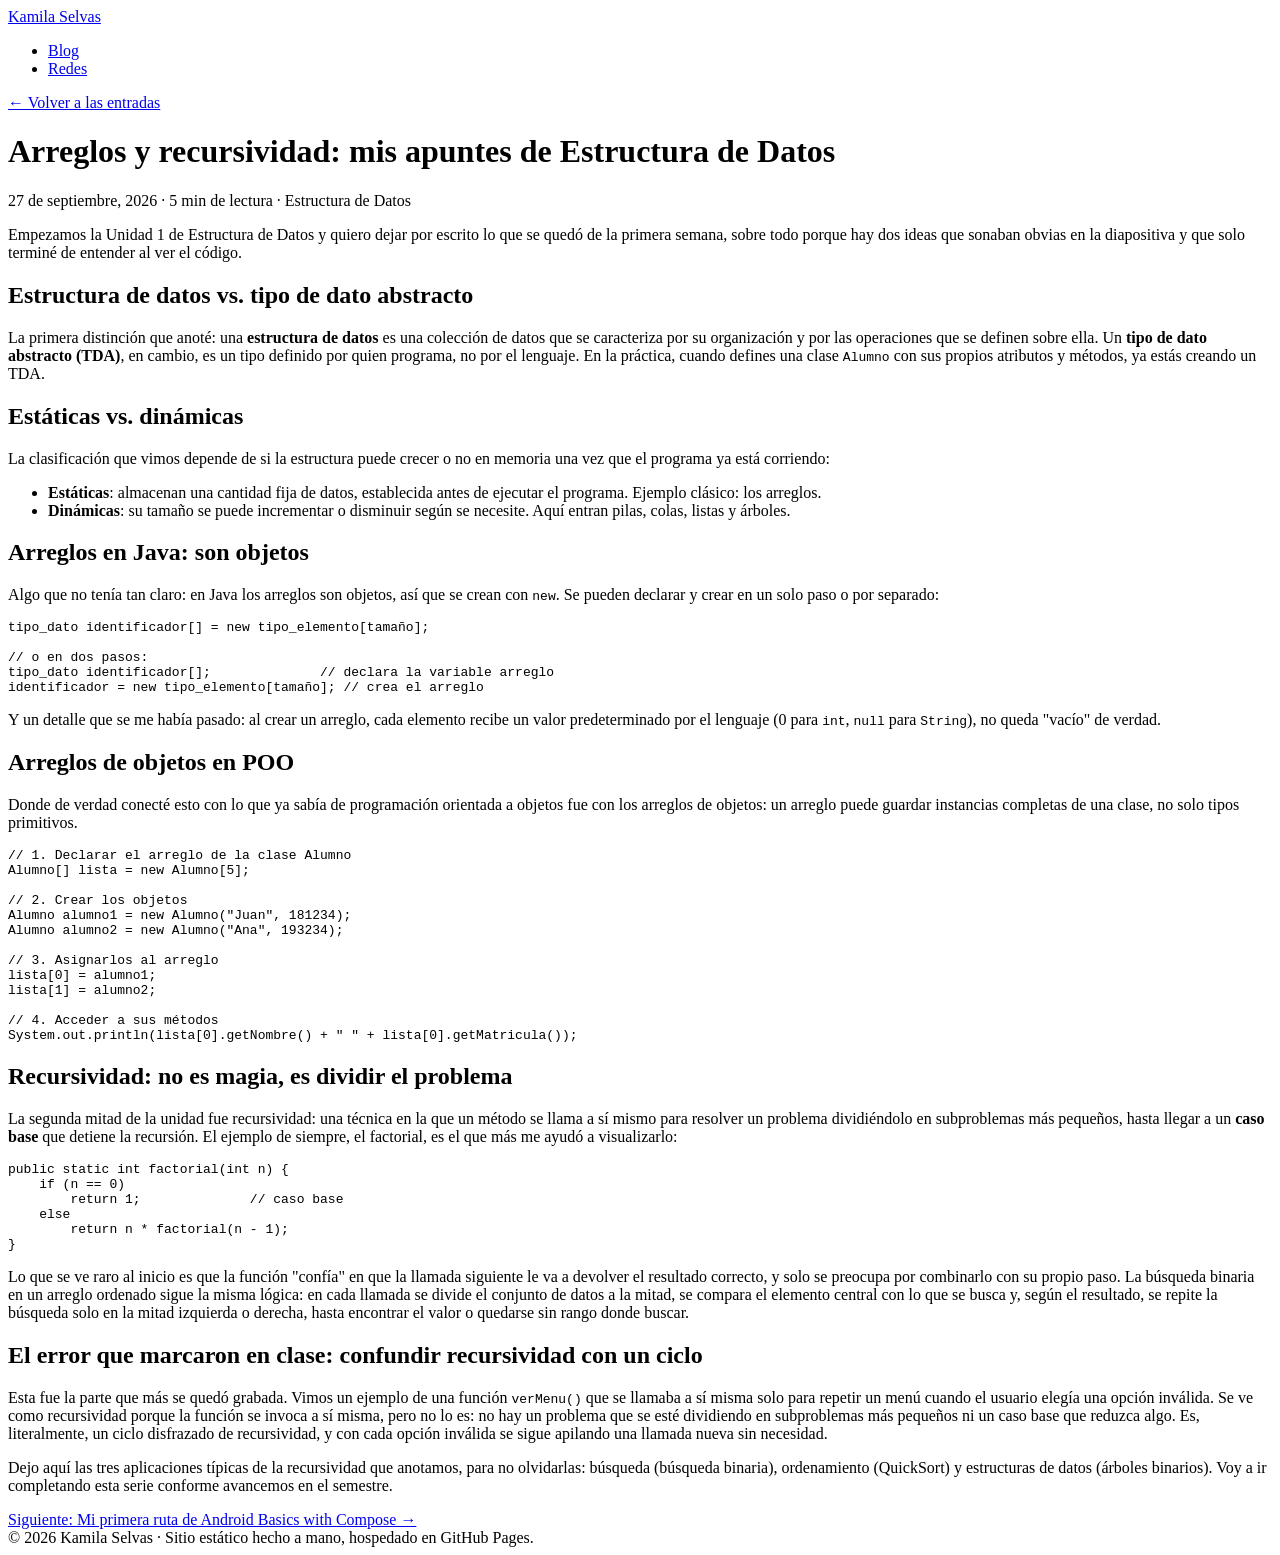
==== arreglos-y-recursividad-estructura-de-datos.html @ 148c2fa6 "Add files via upload primera version del blog" ====
<!DOCTYPE html>
<html lang="es">
<head>
<meta charset="UTF-8">
<meta name="viewport" content="width=device-width, initial-scale=1.0">
<title>Arreglos y recursividad: mis apuntes de Estructura de Datos — Kamila Selvas</title>
<meta name="description" content="Notas de la Unidad 1 de Estructura de Datos: la diferencia entre estructuras estáticas y dinámicas, arreglos de objetos en Java y por qué la recursividad no es lo mismo que un ciclo.">
<link rel="canonical" href="https://kamila-selvas.github.io/tu-repo/posts/arreglos-y-recursividad-estructura-de-datos.html">
<meta name="robots" content="index, follow">
<meta property="og:type" content="article">
<meta property="og:title" content="Arreglos y recursividad: mis apuntes de Estructura de Datos">
<meta property="og:description" content="La diferencia entre estructuras estáticas y dinámicas, arreglos de objetos en Java y por qué la recursividad no es un ciclo disfrazado.">
<meta property="og:url" content="https://kamila-selvas.github.io/tu-repo/posts/arreglos-y-recursividad-estructura-de-datos.html">
<meta property="article:published_time" content="2026-09-27">
<link rel="icon" href="data:image/svg+xml,%3Csvg xmlns='http://www.w3.org/2000/svg' viewBox='0 0 100 100'%3E%3Crect width='100' height='100' rx='20' fill='%236E5B92'/%3E%3Ctext x='50' y='68' font-size='58' text-anchor='middle' fill='white' font-family='Georgia,serif'%3EK%3C/text%3E%3C/svg%3E">
<link rel="preconnect" href="https://fonts.googleapis.com">
<link rel="preconnect" href="https://fonts.gstatic.com" crossorigin>
<link href="https://fonts.googleapis.com/css2?family=Newsreader:ital,wght@0,400;0,500;0,600;1,400&family=Work+Sans:wght@400;500;600&family=IBM+Plex+Mono:wght@400;500&display=swap" rel="stylesheet">
<link rel="stylesheet" href="../css/style.css">
<script type="application/ld+json">
{
  "@context": "https://schema.org",
  "@type": "BlogPosting",
  "headline": "Arreglos y recursividad: mis apuntes de Estructura de Datos",
  "datePublished": "2026-09-27",
  "author": { "@type": "Person", "name": "Kamila Selvas" },
  "mainEntityOfPage": "https://kamila-selvas.github.io/tu-repo/posts/arreglos-y-recursividad-estructura-de-datos.html"
}
</script>
</head>
<body>

<nav class="site-nav" aria-label="Navegación principal">
  <div class="wrap">
    <a class="brand" href="../index.html#inicio">Kamila Selvas</a>
    <ul class="nav-links">
      <li><a href="../index.html#blog">Blog</a></li>
      <li><a href="../index.html#redes">Redes</a></li>
    </ul>
  </div>
</nav>

<div class="wrap">
  <header class="article-header">
    <a class="back" href="../index.html#blog">← Volver a las entradas</a>
    <h1>Arreglos y recursividad: mis apuntes de Estructura de Datos</h1>
    <p class="article-meta"><time datetime="2026-09-27">27 de septiembre, 2026</time> · 5 min de lectura · Estructura de Datos</p>
  </header>

  <article class="content">
    <p>Empezamos la Unidad 1 de Estructura de Datos y quiero dejar por escrito lo que se quedó de la primera semana, sobre todo porque hay dos ideas que sonaban obvias en la diapositiva y que solo terminé de entender al ver el código.</p>

    <h2>Estructura de datos vs. tipo de dato abstracto</h2>
    <p>La primera distinción que anoté: una <strong>estructura de datos</strong> es una colección de datos que se caracteriza por su organización y por las operaciones que se definen sobre ella. Un <strong>tipo de dato abstracto (TDA)</strong>, en cambio, es un tipo definido por quien programa, no por el lenguaje. En la práctica, cuando defines una clase <code>Alumno</code> con sus propios atributos y métodos, ya estás creando un TDA.</p>

    <h2>Estáticas vs. dinámicas</h2>
    <p>La clasificación que vimos depende de si la estructura puede crecer o no en memoria una vez que el programa ya está corriendo:</p>
    <ul>
      <li><strong>Estáticas</strong>: almacenan una cantidad fija de datos, establecida antes de ejecutar el programa. Ejemplo clásico: los arreglos.</li>
      <li><strong>Dinámicas</strong>: su tamaño se puede incrementar o disminuir según se necesite. Aquí entran pilas, colas, listas y árboles.</li>
    </ul>

    <h2>Arreglos en Java: son objetos</h2>
    <p>Algo que no tenía tan claro: en Java los arreglos son objetos, así que se crean con <code>new</code>. Se pueden declarar y crear en un solo paso o por separado:</p>
    <pre><code>tipo_dato identificador[] = new tipo_elemento[tamaño];

// o en dos pasos:
tipo_dato identificador[];              // declara la variable arreglo
identificador = new tipo_elemento[tamaño]; // crea el arreglo</code></pre>
    <p>Y un detalle que se me había pasado: al crear un arreglo, cada elemento recibe un valor predeterminado por el lenguaje (0 para <code>int</code>, <code>null</code> para <code>String</code>), no queda "vacío" de verdad.</p>

    <h2>Arreglos de objetos en POO</h2>
    <p>Donde de verdad conecté esto con lo que ya sabía de programación orientada a objetos fue con los arreglos de objetos: un arreglo puede guardar instancias completas de una clase, no solo tipos primitivos.</p>
    <pre><code>// 1. Declarar el arreglo de la clase Alumno
Alumno[] lista = new Alumno[5];

// 2. Crear los objetos
Alumno alumno1 = new Alumno("Juan", 181234);
Alumno alumno2 = new Alumno("Ana", 193234);

// 3. Asignarlos al arreglo
lista[0] = alumno1;
lista[1] = alumno2;

// 4. Acceder a sus métodos
System.out.println(lista[0].getNombre() + " " + lista[0].getMatricula());</code></pre>

    <h2>Recursividad: no es magia, es dividir el problema</h2>
    <p>La segunda mitad de la unidad fue recursividad: una técnica en la que un método se llama a sí mismo para resolver un problema dividiéndolo en subproblemas más pequeños, hasta llegar a un <strong>caso base</strong> que detiene la recursión. El ejemplo de siempre, el factorial, es el que más me ayudó a visualizarlo:</p>
    <pre><code>public static int factorial(int n) {
    if (n == 0)
        return 1;              // caso base
    else
        return n * factorial(n - 1);
}</code></pre>
    <p>Lo que se ve raro al inicio es que la función "confía" en que la llamada siguiente le va a devolver el resultado correcto, y solo se preocupa por combinarlo con su propio paso. La búsqueda binaria en un arreglo ordenado sigue la misma lógica: en cada llamada se divide el conjunto de datos a la mitad, se compara el elemento central con lo que se busca y, según el resultado, se repite la búsqueda solo en la mitad izquierda o derecha, hasta encontrar el valor o quedarse sin rango donde buscar.</p>

    <h2>El error que marcaron en clase: confundir recursividad con un ciclo</h2>
    <p>Esta fue la parte que más se quedó grabada. Vimos un ejemplo de una función <code>verMenu()</code> que se llamaba a sí misma solo para repetir un menú cuando el usuario elegía una opción inválida. Se ve como recursividad porque la función se invoca a sí misma, pero no lo es: no hay un problema que se esté dividiendo en subproblemas más pequeños ni un caso base que reduzca algo. Es, literalmente, un ciclo disfrazado de recursividad, y con cada opción inválida se sigue apilando una llamada nueva sin necesidad.</p>

    <p>Dejo aquí las tres aplicaciones típicas de la recursividad que anotamos, para no olvidarlas: búsqueda (búsqueda binaria), ordenamiento (QuickSort) y estructuras de datos (árboles binarios). Voy a ir completando esta serie conforme avancemos en el semestre.</p>
  </article>

  <nav class="post-nav" aria-label="Navegación entre posts">
    <span></span>
    <a href="mi-primera-ruta-android-basics-compose.html">Siguiente: Mi primera ruta de Android Basics with Compose →</a>
  </nav>
</div>

<footer class="site-footer">
  <div class="wrap">© 2026 Kamila Selvas · Sitio estático hecho a mano, hospedado en GitHub Pages.</div>
</footer>

</body>
</html>
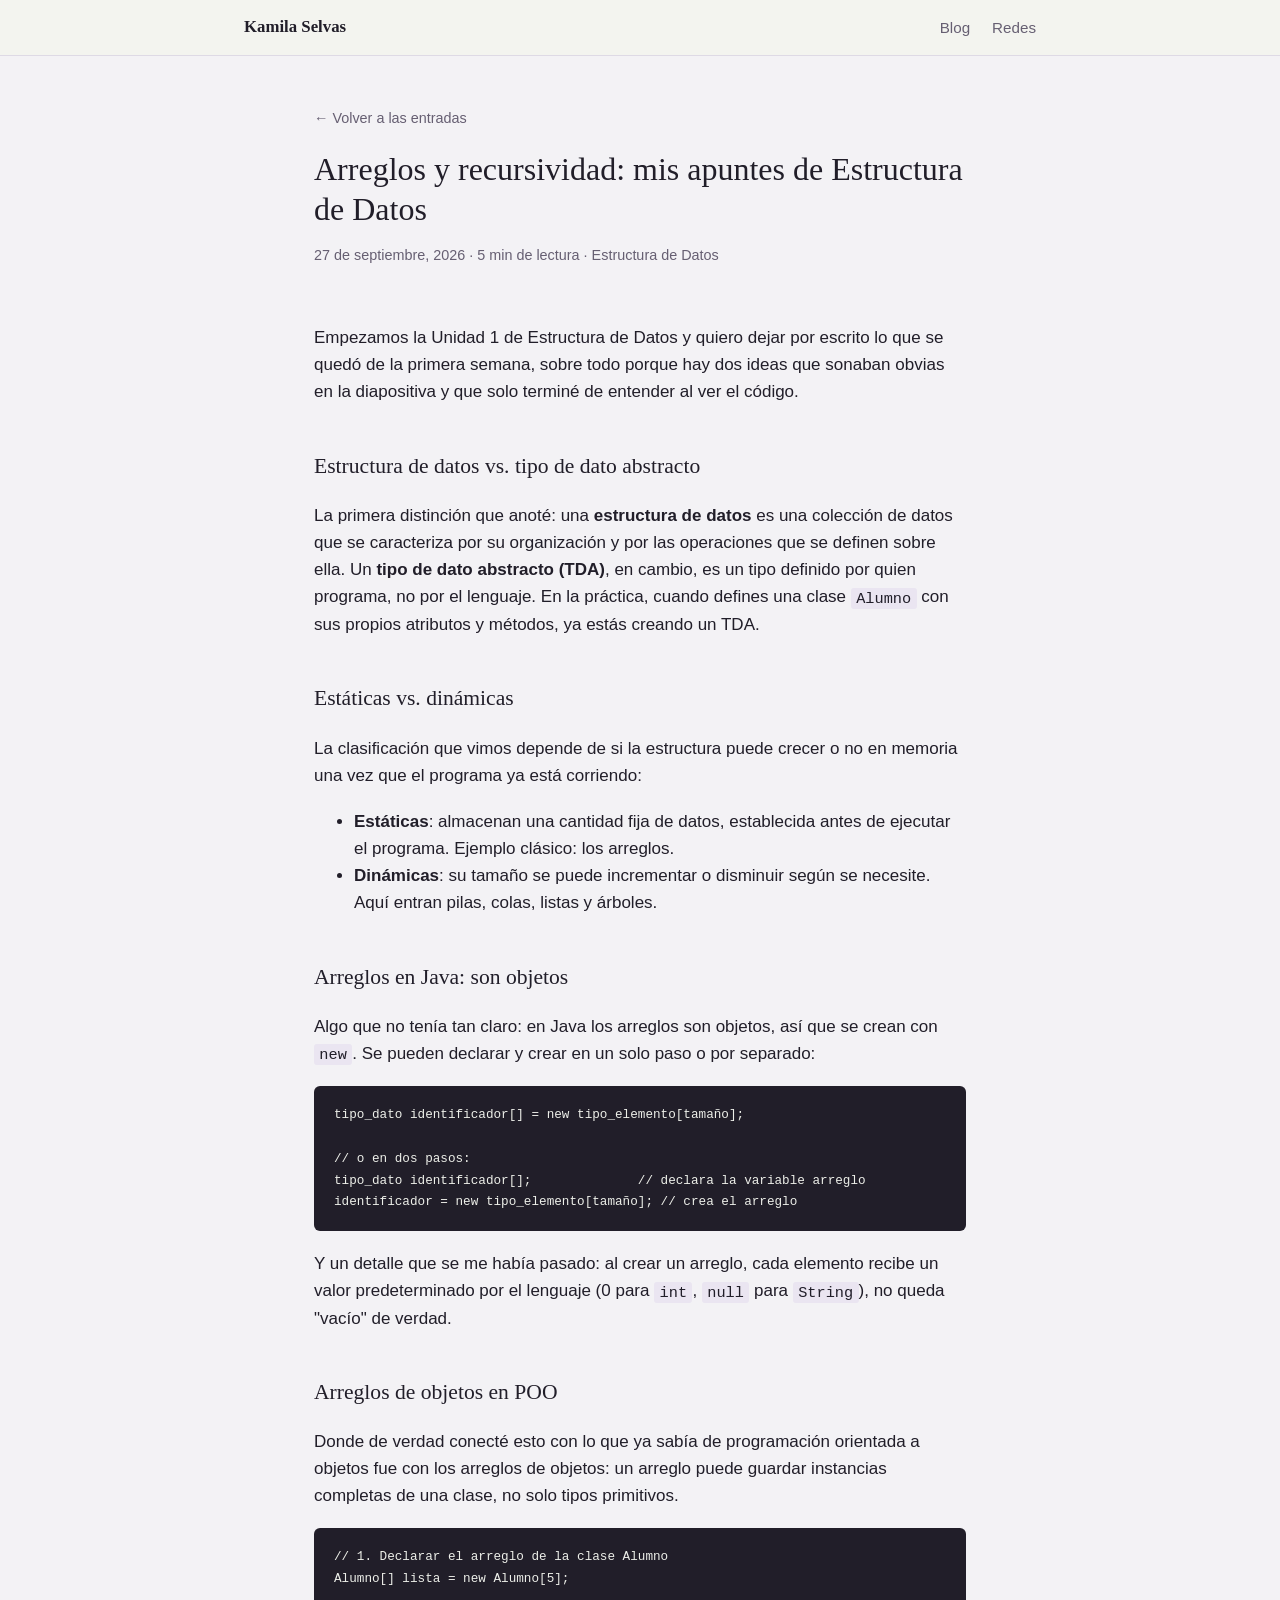
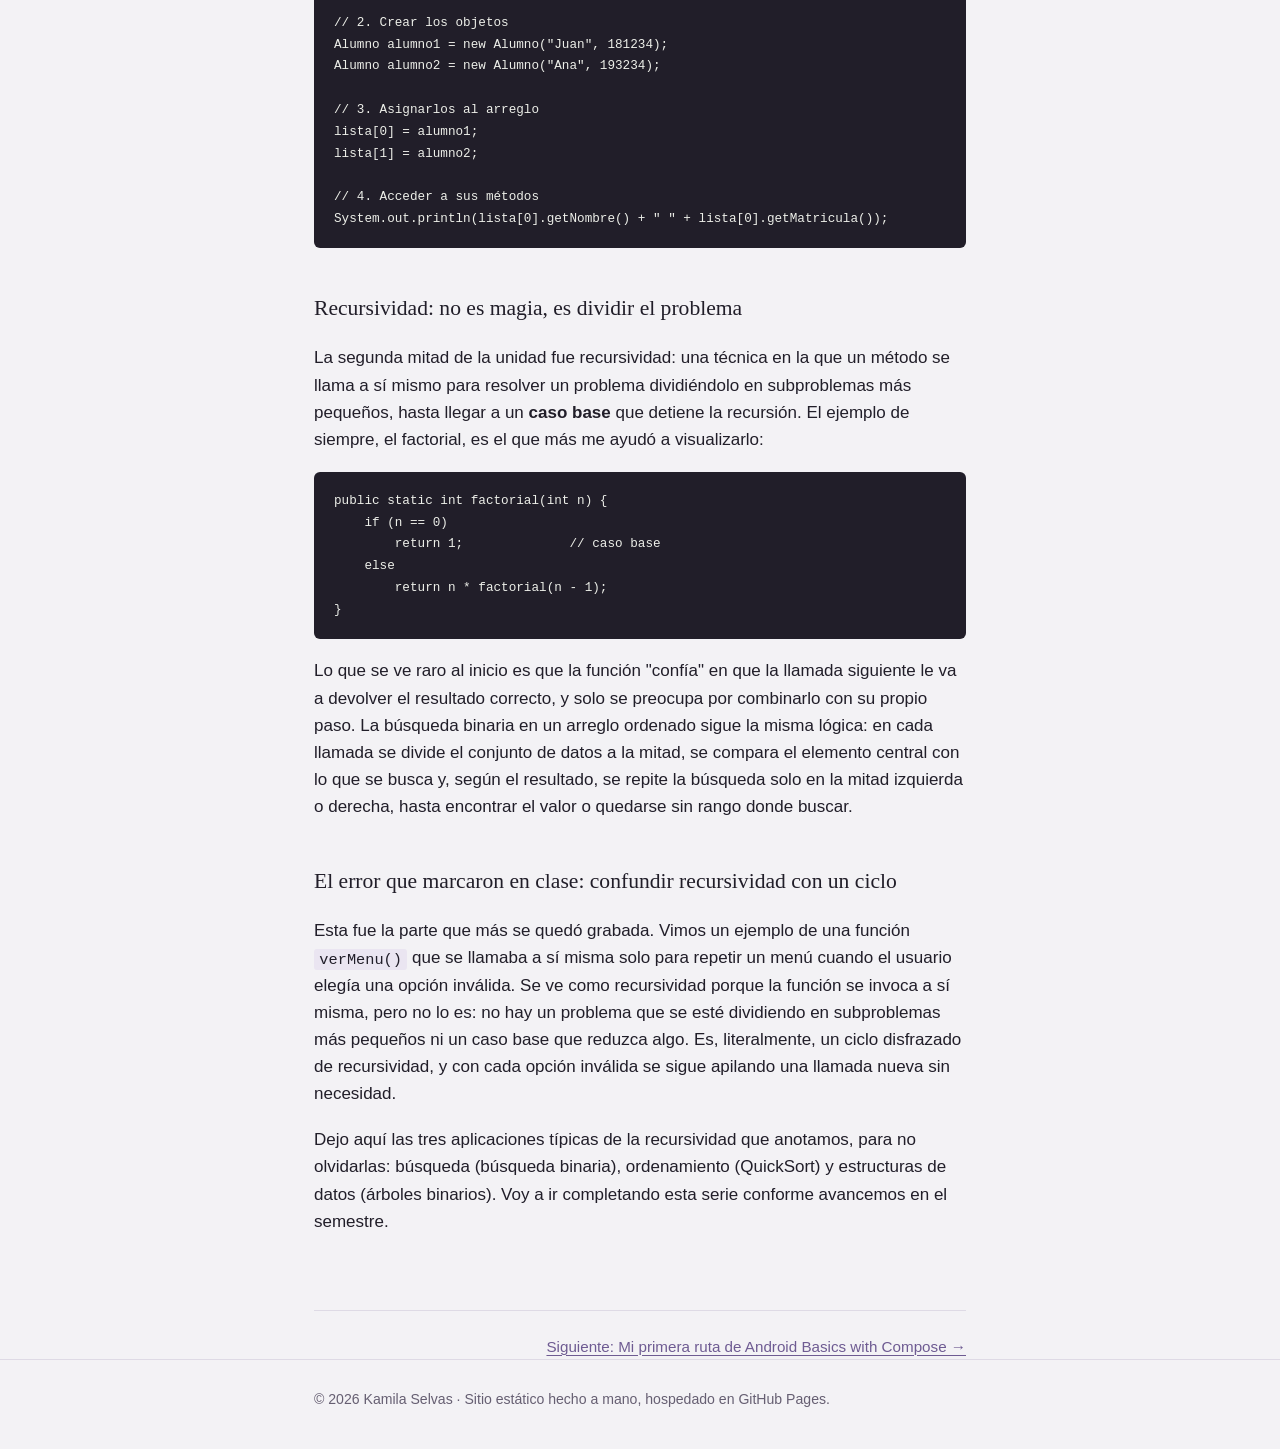
==== commit c3fea641: "Add files via upload correcion de rutas" ====
--- a/arreglos-y-recursividad-estructura-de-datos.html
+++ b/arreglos-y-recursividad-estructura-de-datos.html
@@ -5,18 +5,18 @@
 <meta name="viewport" content="width=device-width, initial-scale=1.0">
 <title>Arreglos y recursividad: mis apuntes de Estructura de Datos — Kamila Selvas</title>
 <meta name="description" content="Notas de la Unidad 1 de Estructura de Datos: la diferencia entre estructuras estáticas y dinámicas, arreglos de objetos en Java y por qué la recursividad no es lo mismo que un ciclo.">
-<link rel="canonical" href="https://kamila-selvas.github.io/tu-repo/posts/arreglos-y-recursividad-estructura-de-datos.html">
+<link rel="canonical" href="https://kamila-selvas.github.io/arreglos-y-recursividad-estructura-de-datos.html">
 <meta name="robots" content="index, follow">
 <meta property="og:type" content="article">
 <meta property="og:title" content="Arreglos y recursividad: mis apuntes de Estructura de Datos">
 <meta property="og:description" content="La diferencia entre estructuras estáticas y dinámicas, arreglos de objetos en Java y por qué la recursividad no es un ciclo disfrazado.">
-<meta property="og:url" content="https://kamila-selvas.github.io/tu-repo/posts/arreglos-y-recursividad-estructura-de-datos.html">
+<meta property="og:url" content="https://kamila-selvas.github.io/arreglos-y-recursividad-estructura-de-datos.html">
 <meta property="article:published_time" content="2026-09-27">
 <link rel="icon" href="data:image/svg+xml,%3Csvg xmlns='http://www.w3.org/2000/svg' viewBox='0 0 100 100'%3E%3Crect width='100' height='100' rx='20' fill='%236E5B92'/%3E%3Ctext x='50' y='68' font-size='58' text-anchor='middle' fill='white' font-family='Georgia,serif'%3EK%3C/text%3E%3C/svg%3E">
 <link rel="preconnect" href="https://fonts.googleapis.com">
 <link rel="preconnect" href="https://fonts.gstatic.com" crossorigin>
 <link href="https://fonts.googleapis.com/css2?family=Newsreader:ital,wght@0,400;0,500;0,600;1,400&family=Work+Sans:wght@400;500;600&family=IBM+Plex+Mono:wght@400;500&display=swap" rel="stylesheet">
-<link rel="stylesheet" href="../css/style.css">
+<link rel="stylesheet" href="style.css">
 <script type="application/ld+json">
 {
   "@context": "https://schema.org",
@@ -24,7 +24,7 @@
   "headline": "Arreglos y recursividad: mis apuntes de Estructura de Datos",
   "datePublished": "2026-09-27",
   "author": { "@type": "Person", "name": "Kamila Selvas" },
-  "mainEntityOfPage": "https://kamila-selvas.github.io/tu-repo/posts/arreglos-y-recursividad-estructura-de-datos.html"
+  "mainEntityOfPage": "https://kamila-selvas.github.io/arreglos-y-recursividad-estructura-de-datos.html"
 }
 </script>
 </head>
@@ -32,17 +32,17 @@
 
 <nav class="site-nav" aria-label="Navegación principal">
   <div class="wrap">
-    <a class="brand" href="../index.html#inicio">Kamila Selvas</a>
+    <a class="brand" href="index.html#inicio">Kamila Selvas</a>
     <ul class="nav-links">
-      <li><a href="../index.html#blog">Blog</a></li>
-      <li><a href="../index.html#redes">Redes</a></li>
+      <li><a href="index.html#blog">Blog</a></li>
+      <li><a href="index.html#redes">Redes</a></li>
     </ul>
   </div>
 </nav>
 
 <div class="wrap">
   <header class="article-header">
-    <a class="back" href="../index.html#blog">← Volver a las entradas</a>
+    <a class="back" href="index.html#blog">← Volver a las entradas</a>
     <h1>Arreglos y recursividad: mis apuntes de Estructura de Datos</h1>
     <p class="article-meta"><time datetime="2026-09-27">27 de septiembre, 2026</time> · 5 min de lectura · Estructura de Datos</p>
   </header>
--- a/style.css
+++ b/style.css
@@ -0,0 +1,199 @@
+/* ============ Tokens ============ */
+:root{
+  --bg: #F3F2F5;
+  --surface: #FFFFFF;
+  --ink: #211E29;
+  --muted: #665F72;
+  --accent: #6E5B92;
+  --accent-soft: #EAE5F1;
+  --line: #DEDAE5;
+  --serif: "Newsreader", Georgia, "Times New Roman", serif;
+  --sans: "Work Sans", -apple-system, BlinkMacSystemFont, "Segoe UI", sans-serif;
+  --mono: "IBM Plex Mono", "SFMono-Regular", Consolas, monospace;
+  --max: 700px;
+}
+
+*{box-sizing:border-box;}
+html{scroll-behavior:smooth;}
+body{
+  margin:0;
+  background:var(--bg);
+  color:var(--ink);
+  font-family:var(--sans);
+  font-size:17px;
+  line-height:1.6;
+  -webkit-font-smoothing:antialiased;
+}
+img{max-width:100%;display:block;}
+a{color:var(--accent);text-decoration-thickness:1px;text-underline-offset:3px;}
+a:hover{color:var(--ink);}
+a:focus-visible, button:focus-visible{outline:2px solid var(--accent);outline-offset:3px;}
+
+.wrap{max-width:var(--max);margin:0 auto;padding:0 24px;}
+
+/* ============ Nav ============ */
+.site-nav{
+  position:sticky;top:0;z-index:10;
+  background:rgba(243,244,239,0.9);
+  backdrop-filter:blur(6px);
+  border-bottom:1px solid var(--line);
+}
+.site-nav .wrap{
+  max-width:840px;
+  display:flex;align-items:center;justify-content:space-between;
+  padding-top:14px;padding-bottom:14px;
+}
+.brand{
+  font-family:var(--serif);font-size:1.05rem;font-weight:600;
+  color:var(--ink);text-decoration:none;
+}
+.nav-links{display:flex;gap:22px;list-style:none;margin:0;padding:0;}
+.nav-links a{color:var(--muted);text-decoration:none;font-size:0.95rem;}
+.nav-links a:hover{color:var(--accent);}
+
+/* ============ Hero ============ */
+.hero{padding:96px 0 80px;}
+.hero .wrap{
+  display:flex;gap:44px;align-items:center;
+  max-width:900px;
+}
+.avatar{
+  width:168px;height:168px;border-radius:50%;
+  object-fit:cover;border:1px solid var(--line);
+  flex-shrink:0;
+}
+.hero h1{
+  font-family:var(--serif);font-weight:500;font-size:2.7rem;
+  margin:0 0 12px;
+  line-height:1.15;
+}
+.hero .role{color:var(--accent);font-size:1.2rem;margin:0 0 14px;}
+.hero p.bio{color:var(--muted);margin:0;max-width:50ch;font-size:1.05rem;}
+
+/* ============ Section shell ============ */
+section{padding:52px 0;border-top:1px solid var(--line);}
+section .wrap{max-width:var(--max);}
+.section-head{margin-bottom:28px;}
+.section-head h2{
+  font-family:var(--serif);font-weight:500;font-size:1.4rem;margin:0 0 6px;
+}
+.section-head p{color:var(--muted);margin:0;font-size:0.98rem;}
+
+/* ============ Post carousel ============ */
+.post-carousel{
+  display:flex;
+  gap:20px;
+  list-style:none;margin:0;
+  padding:4px 4px 16px;
+  overflow-x:auto;
+  scroll-snap-type:x proximity;
+  -webkit-overflow-scrolling:touch;
+  scrollbar-width:thin;
+  scrollbar-color:var(--line) transparent;
+}
+.post-carousel::-webkit-scrollbar{height:6px;}
+.post-carousel::-webkit-scrollbar-thumb{background:var(--line);border-radius:3px;}
+.post-carousel li{
+  flex:0 0 auto;
+  width:270px;
+  scroll-snap-align:start;
+  background:var(--surface);
+  border:1px solid var(--line);
+  border-radius:8px;
+  overflow:hidden;
+}
+.post-thumb{
+  width:100%;height:150px;object-fit:cover;display:block;
+  border-bottom:1px solid var(--line);
+}
+.post-card-body{padding:16px 18px 18px;}
+.post-carousel a.post-title{
+  font-family:var(--serif);font-size:1.08rem;color:var(--ink);
+  text-decoration:none;display:block;line-height:1.3;
+}
+.post-carousel a.post-title:hover{color:var(--accent);}
+.post-date{
+  color:var(--muted);font-size:0.82rem;white-space:nowrap;
+  font-variant-numeric:tabular-nums;
+  display:block;margin-bottom:6px;
+}
+.post-excerpt{color:var(--muted);margin:8px 0 0;font-size:0.92rem;}
+.post-tag{
+  display:inline-block;margin-top:10px;font-size:0.78rem;
+  color:var(--accent);
+}
+.scroll-hint{
+  display:block;color:var(--muted);font-size:0.82rem;margin-top:2px;
+}
+
+/* ============ Featured / latest post ============ */
+.featured{
+  background:var(--surface);
+  border:1px solid var(--line);
+  border-radius:6px;
+  padding:32px;
+}
+.featured .post-date{display:block;margin-bottom:8px;}
+.featured h3{
+  font-family:var(--serif);font-weight:500;font-size:1.6rem;margin:0 0 12px;
+}
+.featured p{color:var(--muted);}
+.featured .read-more{
+  display:inline-block;margin-top:6px;font-weight:600;
+}
+
+/* ============ Links / social ============ */
+.link-list{list-style:none;margin:0;padding:0;display:flex;flex-wrap:wrap;gap:14px 28px;}
+.link-list a{
+  display:inline-flex;align-items:center;gap:8px;
+  color:var(--ink);text-decoration:none;font-size:1rem;
+  border-bottom:1px solid transparent;
+}
+.link-list a:hover{border-bottom-color:var(--accent);color:var(--accent);}
+.link-list svg{width:18px;height:18px;stroke:currentColor;fill:none;}
+
+/* ============ Footer ============ */
+footer.site-footer{
+  border-top:1px solid var(--line);
+  padding:28px 0 40px;
+  color:var(--muted);font-size:0.88rem;
+}
+
+/* ============ Article (post page) ============ */
+.article-header{padding:48px 0 24px;}
+.article-header .back{font-size:0.9rem;color:var(--muted);text-decoration:none;}
+.article-header h1{
+  font-family:var(--serif);font-weight:500;font-size:2rem;margin:18px 0 10px;
+  line-height:1.25;
+}
+.article-meta{color:var(--muted);font-size:0.9rem;}
+article.content{padding-bottom:40px;}
+article.content h2{font-family:var(--serif);font-weight:500;font-size:1.35rem;margin-top:2em;}
+article.content p{margin:1.1em 0;}
+article.content pre{
+  background:var(--ink);color:#EDEFE9;
+  padding:18px 20px;border-radius:6px;overflow-x:auto;
+  font-family:var(--mono);font-size:0.88rem;line-height:1.55;
+}
+article.content code{font-family:var(--mono);font-size:0.9em;background:var(--accent-soft);padding:0.1em 0.35em;border-radius:3px;}
+article.content pre code{background:none;padding:0;}
+.post-nav{
+  display:flex;justify-content:space-between;gap:16px;
+  border-top:1px solid var(--line);padding-top:24px;margin-top:16px;
+  font-size:0.95rem;
+}
+
+/* ============ Responsive ============ */
+@media (max-width: 600px){
+  .hero{padding:64px 0 48px;}
+  .hero .wrap{flex-direction:column;align-items:flex-start;text-align:left;gap:24px;}
+  .avatar{width:120px;height:120px;}
+  .hero h1{font-size:2rem;}
+  .nav-links{gap:14px;}
+  .post-carousel li{width:220px;}
+  .featured{padding:22px;}
+}
+
+@media (prefers-reduced-motion: reduce){
+  html{scroll-behavior:auto;}
+}
